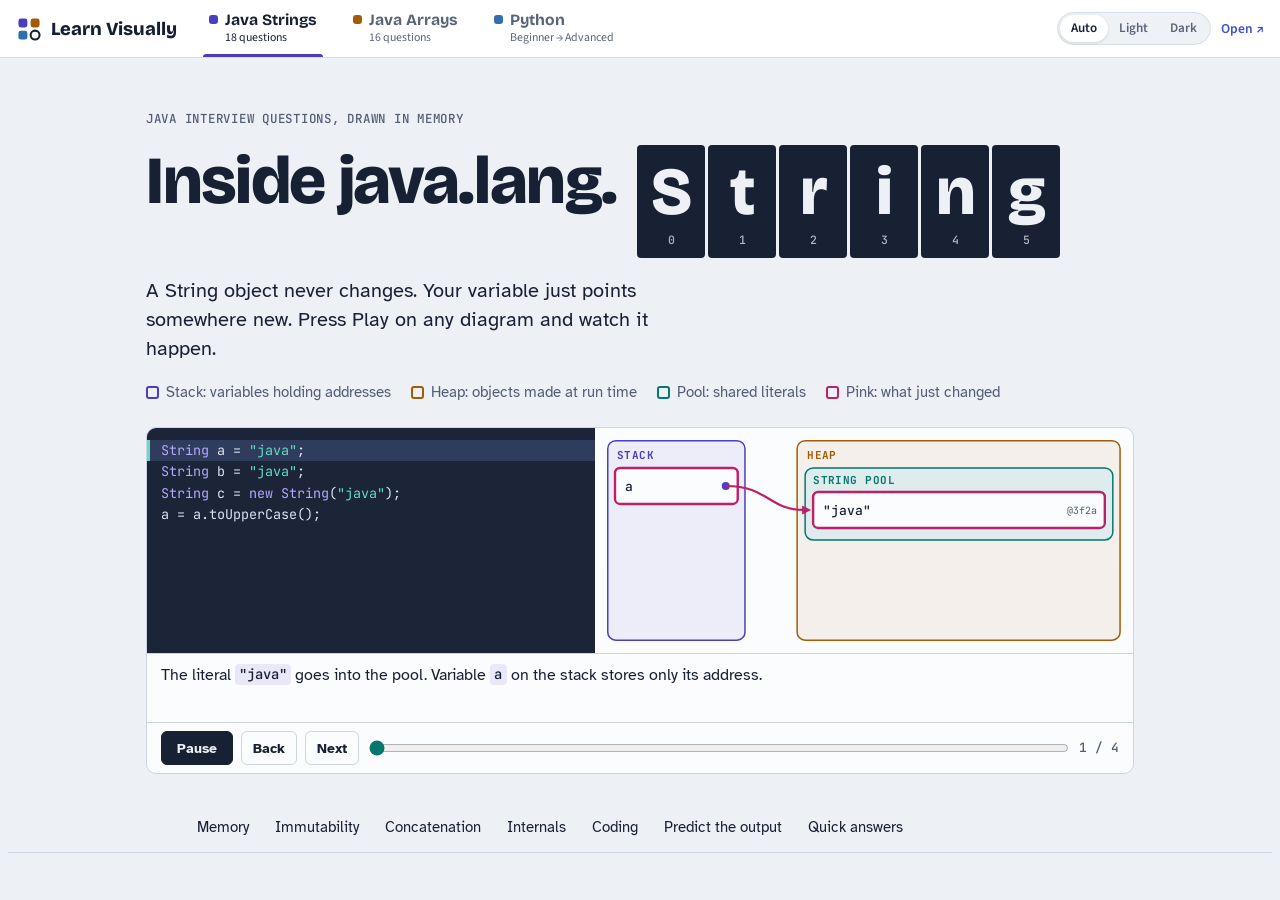
==== index.html @ af074db9 "Initial commit: Learn Visually tutorials Co-Authored-By: Claude Opus 5.5 <noreply@anthropic.com>" ====
<!DOCTYPE html>
<html lang="en">
<head>
<meta charset="utf-8">
<meta name="viewport" content="width=device-width, initial-scale=1">
<title>Learn Visually</title>
<meta name="description" content="Animated, interactive tutorials: Java Strings, Java Arrays and Python from beginner to advanced.">
<link rel="preconnect" href="https://fonts.googleapis.com">
<link rel="preconnect" href="https://fonts.gstatic.com" crossorigin>
<link rel="stylesheet" href="https://fonts.googleapis.com/css2?family=Bricolage+Grotesque:opsz,wght@12..96,600;12..96,800&family=Source+Sans+3:wght@400;600;700&display=swap">
<link rel="stylesheet" href="assets/shell.css">
<link rel="stylesheet" href="assets/theme.css">
</head>
<body>
<header class="bar">
  <a class="brand" href="#" data-home>
    <svg width="26" height="26" viewBox="0 0 32 32" aria-hidden="true"><rect x="3" y="3" width="11" height="11" rx="3" fill="var(--t1)"/><rect x="18" y="3" width="11" height="11" rx="3" fill="var(--t2)"/><rect x="3" y="18" width="11" height="11" rx="3" fill="var(--t3)"/><circle cx="23.5" cy="23.5" r="5.5" fill="none" stroke="var(--ink)" stroke-width="2.5"/></svg>
    <span>Learn Visually</span>
  </a>
  <nav class="tabs" role="tablist" aria-label="Tutorials" id="tabs"></nav>
  <div class="tools">
    <div class="seg" role="group" aria-label="Color theme">
      <button type="button" data-theme-btn="auto" aria-pressed="true" title="Follow system">Auto</button>
      <button type="button" data-theme-btn="light" aria-pressed="false">Light</button>
      <button type="button" data-theme-btn="dark" aria-pressed="false">Dark</button>
    </div>
    <a class="newtab" id="newTab" href="#" target="_blank" rel="noopener" title="Open this tutorial on its own">Open ↗</a>
  </div>
</header>
<main id="panels"></main>
<script src="assets/tutorials.js"></script>
<script src="assets/shell.js"></script>
</body>
</html>
---- assets/shell.css ----
/* Shell: a slim top bar with tabs; each tutorial fills the rest of the window in its own frame. */
:root {
  --bg: #eef1f6; --surface: #ffffff; --ink: #172033; --muted: #5a6479; --line: #d6dce8;
  --accent: #3b4fd8;
  --t1: #4a3ec0;  /* Java Strings */
  --t2: #a35c06;  /* Java Arrays  */
  --t3: #2f6fb0;  /* Python       */
  --font-display: "Bricolage Grotesque", "Trebuchet MS", system-ui, sans-serif;
  --font-body: "Source Sans 3", "Segoe UI", system-ui, sans-serif;
  --bar-h: 58px;
  color-scheme: light;
}
@media (prefers-color-scheme: dark) {
  :root:not([data-theme="light"]) {
    --bg: #0d121e; --surface: #151c2c; --ink: #e6ebf5; --muted: #9ba6bc; --line: #27314a;
    --accent: #8c9bff; --t1: #a79cff; --t2: #f0a347; --t3: #6fb0f0; color-scheme: dark;
  }
}
:root[data-theme="dark"] {
  --bg: #0d121e; --surface: #151c2c; --ink: #e6ebf5; --muted: #9ba6bc; --line: #27314a;
  --accent: #8c9bff; --t1: #a79cff; --t2: #f0a347; --t3: #6fb0f0; color-scheme: dark;
}

* { box-sizing: border-box; }
html, body { height: 100%; margin: 0; }
body { display: flex; flex-direction: column; background: var(--bg); color: var(--ink); font: 16px/1.4 var(--font-body); }
:focus-visible { outline: 3px solid var(--accent); outline-offset: 2px; }
button { font: inherit; cursor: pointer; }

.bar {
  flex: none; display: flex; align-items: center; gap: 16px;
  min-height: var(--bar-h); padding: 0 16px;
  background: var(--surface); border-bottom: 1px solid var(--line);
}
.brand { display: flex; align-items: center; gap: 9px; color: var(--ink); text-decoration: none;
  font: 800 1.15rem var(--font-display); white-space: nowrap; }

.tabs { display: flex; gap: 4px; align-self: stretch; overflow-x: auto; scrollbar-width: none; flex: 1; min-width: 0; }
.tabs::-webkit-scrollbar { display: none; }
.tab {
  position: relative; display: flex; flex-direction: column; justify-content: center; gap: 1px;
  padding: 6px 16px; border: 0; background: none; color: var(--muted); text-align: left; white-space: nowrap;
}
.tab b { font: 700 .98rem var(--font-display); color: inherit; display: flex; align-items: center; gap: 7px; }
.tab b::before { content: ""; width: 9px; height: 9px; border-radius: 3px; background: var(--c); }
.tab small { font-size: .74rem; padding-left: 16px; }
.tab:hover { color: var(--ink); }
.tab[aria-selected="true"] { color: var(--ink); }
.tab[aria-selected="true"]::after {
  content: ""; position: absolute; left: 10px; right: 10px; bottom: 0; height: 3px; border-radius: 3px 3px 0 0; background: var(--c);
}

.tools { display: flex; align-items: center; gap: 10px; flex: none; }
.seg { display: flex; border: 1px solid var(--line); border-radius: 999px; padding: 2px; background: var(--bg); }
.seg button { border: 0; background: none; color: var(--muted); padding: 4px 11px; border-radius: 999px; font-size: .82rem; font-weight: 600; }
.seg button[aria-pressed="true"] { background: var(--surface); color: var(--ink); box-shadow: 0 1px 3px rgba(0,0,0,.12); }
.newtab { font-size: .85rem; font-weight: 600; color: var(--accent); text-decoration: none; white-space: nowrap; }

main { flex: 1; min-height: 0; position: relative; }
.panel { position: absolute; inset: 0; }
.panel[hidden] { display: none; }
.panel iframe { width: 100%; height: 100%; border: 0; display: block; background: var(--bg); }
.loading { position: absolute; inset: 0; display: grid; place-items: center; color: var(--muted); pointer-events: none; }

@media (max-width: 760px) {
  .bar { flex-wrap: wrap; gap: 0 10px; padding: 8px 12px 0; }
  .brand { flex: 1; }
  .tools { order: 2; }
  .newtab { display: none; }
  .tabs { order: 3; flex-basis: 100%; margin: 4px -12px 0; padding: 0 4px; }
  .tab { padding: 6px 12px 8px; }
  .tab small { display: none; }
}
---- assets/theme.css ----
/*
 * theme.css — YOUR global style overrides.
 * This file loads LAST on the shell and on every tutorial page, so anything here wins.
 * Everything below is commented out: uncomment a block and change the values.
 *
 * Each page is styled with CSS variables ("tokens"). Change a token here and the
 * whole page follows. The token names per page:
 *
 *   Shell (index.html)      --bg --surface --ink --muted --line --accent --t1 --t2 --t3
 *   Java Strings / Arrays   --bg --surface --ink --muted --line --stack --heap --pool --hot
 *                           --code-bg --code-ink --display --body --mono
 *   Python                  --bg --surface --ink --muted --line --accent --accent2
 *                           --code-bg --font-display --font-body --font-mono
 */

/* 1. Use one font everywhere (load it from Google Fonts in the page <head> first, or use a system font)
:root {
  --font-display: "Georgia", serif;  --display: "Georgia", serif;
  --font-body: system-ui, sans-serif; --body: system-ui, sans-serif;
}
*/

/* 2. Change the background and main accent color in light mode only
:root[data-theme="light"] { --bg: #f7f5ef; --accent: #0f766e; }
@media (prefers-color-scheme: light) {
  :root:not([data-theme]) { --bg: #f7f5ef; --accent: #0f766e; }
}
*/

/* 3. Bigger base text for reading
body { font-size: 18px; }
*/
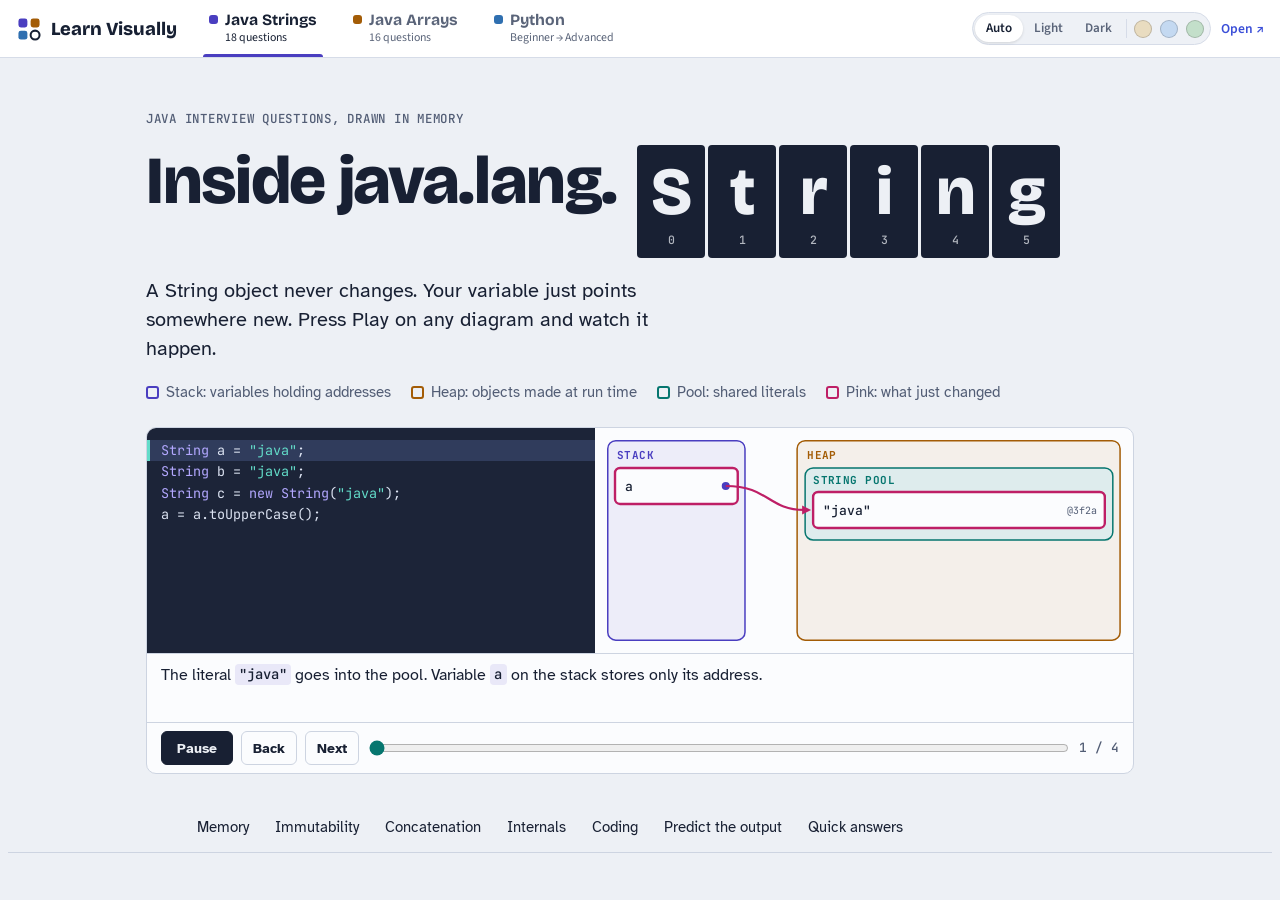
==== commit e02045a4: "Add Sepia, Ocean and Forest color themes The top bar's theme switch now has three color swatches nex" ====
--- a/index.html
+++ b/index.html
@@ -9,6 +9,7 @@
 <link rel="preconnect" href="https://fonts.gstatic.com" crossorigin>
 <link rel="stylesheet" href="https://fonts.googleapis.com/css2?family=Bricolage+Grotesque:opsz,wght@12..96,600;12..96,800&family=Source+Sans+3:wght@400;600;700&display=swap">
 <link rel="stylesheet" href="assets/shell.css">
+<link rel="stylesheet" href="assets/palettes.css">
 <link rel="stylesheet" href="assets/theme.css">
 </head>
 <body>
@@ -23,6 +24,10 @@
       <button type="button" data-theme-btn="auto" aria-pressed="true" title="Follow system">Auto</button>
       <button type="button" data-theme-btn="light" aria-pressed="false">Light</button>
       <button type="button" data-theme-btn="dark" aria-pressed="false">Dark</button>
+      <span class="sep" aria-hidden="true"></span>
+      <button type="button" class="sw" data-theme-btn="sepia" aria-pressed="false" aria-label="Sepia" title="Sepia" style="--sw:#e9dcc0"></button>
+      <button type="button" class="sw" data-theme-btn="ocean" aria-pressed="false" aria-label="Ocean" title="Ocean" style="--sw:#c4d9f1"></button>
+      <button type="button" class="sw" data-theme-btn="forest" aria-pressed="false" aria-label="Forest" title="Forest" style="--sw:#c3dfca"></button>
     </div>
     <a class="newtab" id="newTab" href="#" target="_blank" rel="noopener" title="Open this tutorial on its own">Open ↗</a>
   </div>
--- a/assets/shell.css
+++ b/assets/shell.css
@@ -54,6 +54,10 @@
 .seg { display: flex; border: 1px solid var(--line); border-radius: 999px; padding: 2px; background: var(--bg); }
 .seg button { border: 0; background: none; color: var(--muted); padding: 4px 11px; border-radius: 999px; font-size: .82rem; font-weight: 600; }
 .seg button[aria-pressed="true"] { background: var(--surface); color: var(--ink); box-shadow: 0 1px 3px rgba(0,0,0,.12); }
+.seg .sep { width: 1px; margin: 4px 3px; background: var(--line); }
+.seg button.sw { display: grid; place-items: center; padding: 4px; }
+.seg button.sw::before { content: ""; width: 16px; height: 16px; border-radius: 50%; background: var(--sw); border: 1px solid rgba(0,0,0,.18); }
+.seg button.sw[aria-pressed="true"]::before { box-shadow: 0 0 0 2px var(--surface), 0 0 0 4px var(--accent); }
 .newtab { font-size: .85rem; font-weight: 600; color: var(--accent); text-decoration: none; white-space: nowrap; }
 
 main { flex: 1; min-height: 0; position: relative; }
--- a/assets/palettes.css
+++ b/assets/palettes.css
@@ -0,0 +1,15 @@
+/*
+ * palettes.css — extra color themes (Sepia, Ocean, Forest), picked from the swatches in the top bar.
+ * Each one is a light theme with its own background: the page gets data-theme="light"
+ * plus data-palette="<name>", so every page's light styles still apply underneath.
+ * Loaded on the shell and every tutorial page, just before theme.css.
+ */
+:root[data-palette="sepia"] {
+  --bg: #f4ecdc; --surface: #fbf6ec; --line: #e2d6bf; --ink: #2b2318; --muted: #67593f;
+}
+:root[data-palette="ocean"] {
+  --bg: #e6eff9; --surface: #f6faff; --line: #c9d9ec; --ink: #13233a; --muted: #4a5b74;
+}
+:root[data-palette="forest"] {
+  --bg: #e7f1ea; --surface: #f6fbf7; --line: #c8ddcd; --ink: #15261b; --muted: #485e4f;
+}
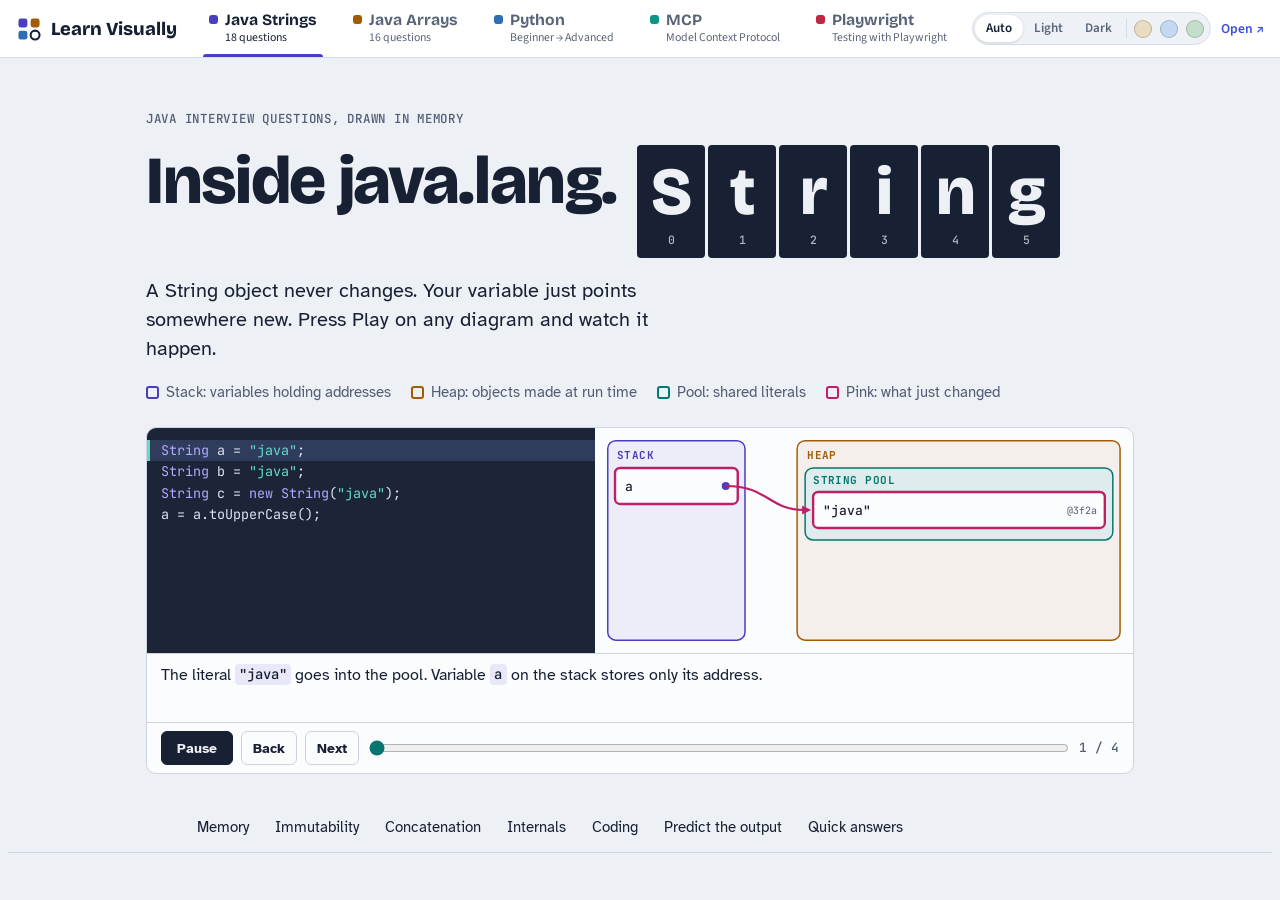
==== commit 37e346ad: "Add Playwright tutorial Co-Authored-By: Claude Opus 5.5 <noreply@anthropic.com>" ====
--- a/index.html
+++ b/index.html
@@ -4,7 +4,7 @@
 <meta charset="utf-8">
 <meta name="viewport" content="width=device-width, initial-scale=1">
 <title>Learn Visually</title>
-<meta name="description" content="Animated, interactive tutorials: Java Strings, Java Arrays and Python from beginner to advanced.">
+<meta name="description" content="Animated, interactive tutorials: Java Strings, Java Arrays, Python, MCP and Playwright.">
 <link rel="preconnect" href="https://fonts.googleapis.com">
 <link rel="preconnect" href="https://fonts.gstatic.com" crossorigin>
 <link rel="stylesheet" href="https://fonts.googleapis.com/css2?family=Bricolage+Grotesque:opsz,wght@12..96,600;12..96,800&family=Source+Sans+3:wght@400;600;700&display=swap">
--- a/assets/shell.css
+++ b/assets/shell.css
@@ -5,6 +5,8 @@
   --t1: #4a3ec0;  /* Java Strings */
   --t2: #a35c06;  /* Java Arrays  */
   --t3: #2f6fb0;  /* Python       */
+  --t4: #0d9488;  /* MCP          */
+  --t5: #c0263f;  /* Playwright   */
   --font-display: "Bricolage Grotesque", "Trebuchet MS", system-ui, sans-serif;
   --font-body: "Source Sans 3", "Segoe UI", system-ui, sans-serif;
   --bar-h: 58px;
@@ -13,12 +15,12 @@
 @media (prefers-color-scheme: dark) {
   :root:not([data-theme="light"]) {
     --bg: #0d121e; --surface: #151c2c; --ink: #e6ebf5; --muted: #9ba6bc; --line: #27314a;
-    --accent: #8c9bff; --t1: #a79cff; --t2: #f0a347; --t3: #6fb0f0; color-scheme: dark;
+    --accent: #8c9bff; --t1: #a79cff; --t2: #f0a347; --t3: #6fb0f0; --t4: #2dd4bf; --t5: #fb7185; color-scheme: dark;
   }
 }
 :root[data-theme="dark"] {
   --bg: #0d121e; --surface: #151c2c; --ink: #e6ebf5; --muted: #9ba6bc; --line: #27314a;
-  --accent: #8c9bff; --t1: #a79cff; --t2: #f0a347; --t3: #6fb0f0; color-scheme: dark;
+  --accent: #8c9bff; --t1: #a79cff; --t2: #f0a347; --t3: #6fb0f0; --t4: #2dd4bf; --t5: #fb7185; color-scheme: dark;
 }
 
 * { box-sizing: border-box; }
@@ -66,12 +68,25 @@
 .panel iframe { width: 100%; height: 100%; border: 0; display: block; background: var(--bg); }
 .loading { position: absolute; inset: 0; display: grid; place-items: center; color: var(--muted); pointer-events: none; }
 
+/* Mid-size screens: drop the subtitles so all tabs fit */
+@media (min-width: 761px) and (max-width: 1240px) {
+  .tab { padding: 6px 11px; }
+  .tab small { display: none; }
+  .bar { gap: 12px; }
+}
+@media (min-width: 761px) and (max-width: 1060px) {
+  .brand span { display: none; }
+  .newtab { display: none; }
+}
+
 @media (max-width: 760px) {
   .bar { flex-wrap: wrap; gap: 0 10px; padding: 8px 12px 0; }
   .brand { flex: 1; }
   .tools { order: 2; }
   .newtab { display: none; }
   .tabs { order: 3; flex-basis: 100%; margin: 4px -12px 0; padding: 0 4px; }
-  .tab { padding: 6px 12px 8px; }
+  .tabs { gap: 0; flex-wrap: wrap; overflow: visible; }   /* every tab stays visible: wrap to a second row instead of scrolling */
+  .tab { padding: 6px 8px 8px; }
+  .tab b { font-size: .86rem; gap: 5px; }
   .tab small { display: none; }
 }
